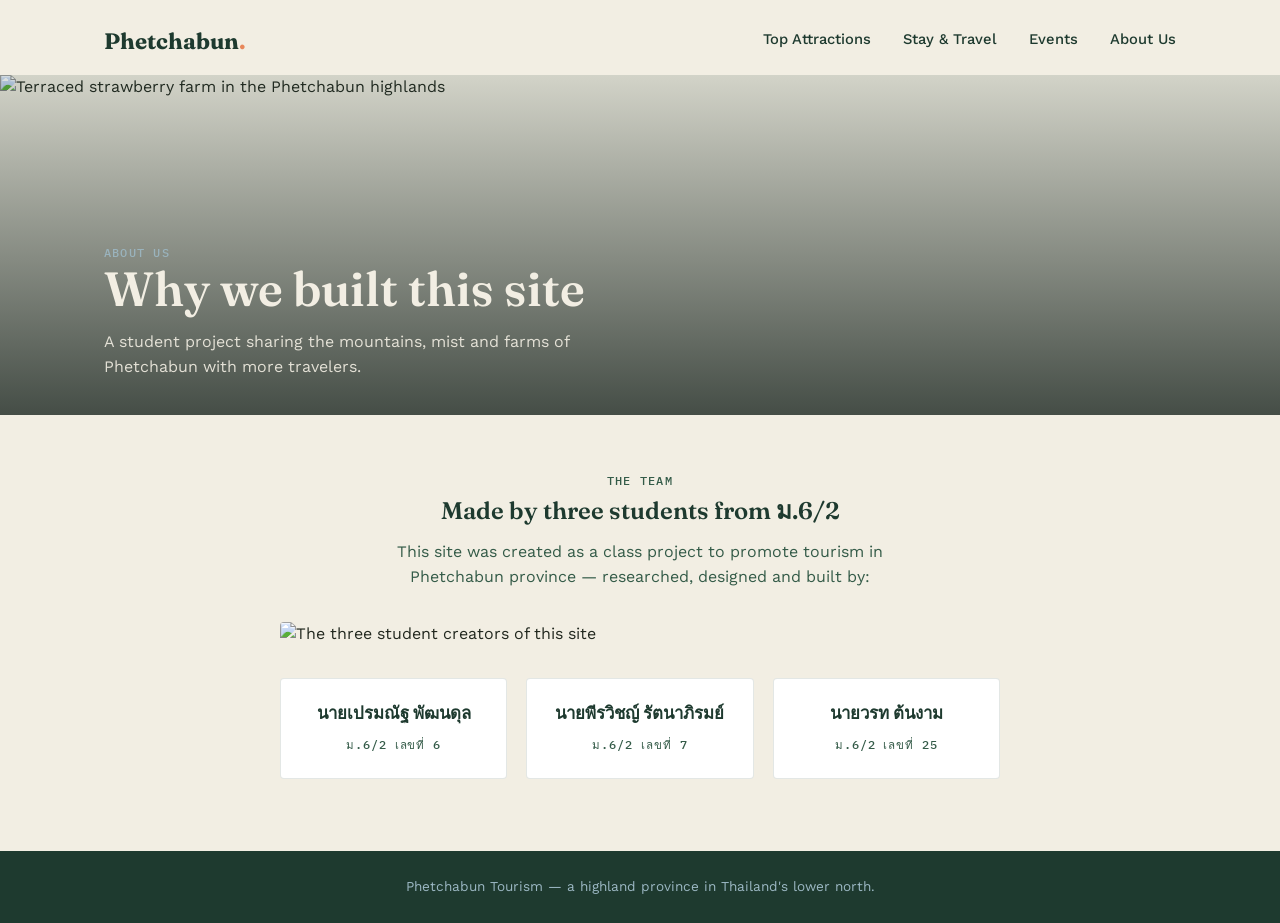
==== about.html @ dd0a87dd "Add files via upload" ====
<!DOCTYPE html>
<html lang="en">
<head>
<meta charset="UTF-8">
<meta name="viewport" content="width=device-width, initial-scale=1.0">
<title>About Us — Phetchabun</title>
<link rel="stylesheet" href="styles.css">
</head>
<body>

<header class="site-header">
  <a href="index.html" class="logo">Phetchabun<span class="logo-dot">.</span></a>
  <nav class="quick-links">
    <a href="attractions.html">Top Attractions</a>
    <a href="stay-travel.html">Stay &amp; Travel</a>
    <a href="events.html">Events</a>
    <a href="about.html" aria-current="page">About Us</a>
  </nav>
  <button class="nav-toggle" aria-label="Open menu" aria-expanded="false">
    <span></span><span></span><span></span>
  </button>
</header>

<main>

  <section class="page-hero">
    <img src="images/strawberry-farm.jpg" alt="Terraced strawberry farm in the Phetchabun highlands">
    <div class="page-hero-copy">
      <p class="eyebrow">About Us</p>
      <h1>Why we built this site</h1>
      <p>A student project sharing the mountains, mist and farms of Phetchabun with more travelers.</p>
    </div>
  </section>

  <section class="team-section">
    <p class="eyebrow" style="text-align:center">The team</p>
    <h2 style="text-align:center; max-width: 34ch; margin: 0 auto;">Made by three students from ม.6/2</h2>
    <p style="max-width: 56ch; margin: 1rem auto 0; text-align:center; color: var(--forest);">
      This site was created as a class project to promote tourism in
      Phetchabun province &mdash; researched, designed and built by:
    </p>

    <div class="team-photo">
      <img src="images/team-photo.jpg" alt="The three student creators of this site">
    </div>

    <div class="team-grid">
      <div class="team-card">
        <span class="name">นายเปรมณัฐ พัฒนดุล</span>
        <span class="mono">ม.6/2 เลขที่ 6</span>
      </div>
      <div class="team-card">
        <span class="name">นายพีรวิชญ์ รัตนาภิรมย์</span>
        <span class="mono">ม.6/2 เลขที่ 7</span>
      </div>
      <div class="team-card">
        <span class="name">นายวรท ต้นงาม</span>
        <span class="mono">ม.6/2 เลขที่ 25</span>
      </div>
    </div>
  </section>

</main>

<footer class="site-footer">
  <p>Phetchabun Tourism &mdash; a highland province in Thailand's lower north.</p>
</footer>

<script>
  const toggle = document.querySelector('.nav-toggle');
  const nav = document.querySelector('.quick-links');
  if (toggle && nav) {
    toggle.addEventListener('click', () => {
      const open = nav.classList.toggle('open');
      toggle.setAttribute('aria-expanded', open);
    });
  }
</script>

</body>
</html>
---- styles.css ----
@import url('https://fonts.googleapis.com/css2?family=Fraunces:opsz,wght@9..144,400;9..144,600;9..144,700&family=Work+Sans:wght@400;500;600&family=IBM+Plex+Mono:wght@500&display=swap');

:root {
  --forest-deep: #1E3A2F;
  --forest: #345B48;
  --forest-light: #4A7360;
  --mist-cream: #F2EEE3;
  --sunrise: #E8875A;
  --sunrise-deep: #C86A3E;
  --sky-mist: #9CB8C4;
  --gold: #C9A15C;
  --charcoal: #22281F;

  --font-display: 'Fraunces', serif;
  --font-body: 'Work Sans', sans-serif;
  --font-mono: 'IBM Plex Mono', monospace;

  --max-width: 1120px;
}

* { box-sizing: border-box; }

html { scroll-behavior: smooth; }

body {
  margin: 0;
  background: var(--mist-cream);
  color: var(--charcoal);
  font-family: var(--font-body);
  line-height: 1.55;
}

h1, h2, h3 {
  font-family: var(--font-display);
  font-weight: 600;
  line-height: 1.1;
  margin: 0 0 0.5em;
  color: var(--forest-deep);
}

p { margin: 0 0 1em; }

a { color: inherit; }

.mono {
  font-family: var(--font-mono);
  font-weight: 500;
  font-size: 0.72rem;
  letter-spacing: 0.08em;
  text-transform: uppercase;
  color: var(--sunrise-deep);
}

.eyebrow {
  font-family: var(--font-mono);
  font-weight: 500;
  font-size: 0.78rem;
  letter-spacing: 0.1em;
  text-transform: uppercase;
  color: var(--forest);
  margin: 0 0 0.6em;
}

/* ---------- header ---------- */

.site-header {
  display: flex;
  align-items: center;
  justify-content: space-between;
  max-width: var(--max-width);
  margin: 0 auto;
  padding: 1.5rem 1.5rem 1rem;
}

.logo {
  font-family: var(--font-display);
  font-weight: 700;
  font-size: 1.4rem;
  text-decoration: none;
  color: var(--forest-deep);
}

.logo-dot { color: var(--sunrise); }

.quick-links {
  display: flex;
  gap: 2rem;
}

.quick-links a {
  text-decoration: none;
  font-size: 0.92rem;
  font-weight: 500;
  color: var(--forest-deep);
  border-bottom: 2px solid transparent;
  padding-bottom: 2px;
  transition: border-color 0.2s ease;
}

.quick-links a:hover,
.quick-links a:focus-visible {
  border-color: var(--sunrise);
}

.nav-toggle {
  display: none;
  flex-direction: column;
  gap: 5px;
  background: none;
  border: none;
  cursor: pointer;
  padding: 0.4rem;
}

.nav-toggle span {
  width: 22px;
  height: 2px;
  background: var(--forest-deep);
}

/* ---------- hero ---------- */

.hero {
  max-width: var(--max-width);
  margin: 0 auto;
  padding: 1rem 1.5rem 3rem;
  display: grid;
  grid-template-columns: 1fr 1fr;
  gap: 2rem;
  align-items: center;
}

.hero h1 {
  font-size: clamp(2.4rem, 5vw, 3.6rem);
}

.hero-sub {
  max-width: 42ch;
  color: var(--forest);
  font-size: 1.05rem;
}

.hero-actions {
  display: flex;
  gap: 0.9rem;
  margin-top: 1.5rem;
}

.btn {
  display: inline-block;
  padding: 0.8rem 1.5rem;
  border-radius: 2px;
  text-decoration: none;
  font-weight: 600;
  font-size: 0.92rem;
  border: 1px solid var(--forest-deep);
  transition: transform 0.15s ease, background 0.15s ease;
}

.btn:hover { transform: translateY(-2px); }

.btn-primary {
  background: var(--forest-deep);
  color: var(--mist-cream);
}

.btn-primary:hover { background: var(--forest); }

.btn-ghost {
  background: transparent;
  color: var(--forest-deep);
}

.btn-ghost:hover { background: rgba(30, 58, 47, 0.08); }

.hero-scene {
  border-radius: 4px;
  overflow: hidden;
  aspect-ratio: 4 / 3;
}

.hero-scene img {
  width: 100%;
  height: 100%;
  object-fit: cover;
  display: block;
}

/* ---------- season banner ---------- */

.season-banner {
  background: var(--forest-deep);
  color: var(--mist-cream);
  text-align: center;
  padding: 0.9rem 1.5rem;
}

.season-banner p {
  margin: 0;
  font-size: 0.95rem;
}

.season-banner .mono {
  color: var(--sunrise);
  margin-right: 0.6em;
}

/* ---------- featured / carousel ---------- */

.featured {
  max-width: var(--max-width);
  margin: 0 auto;
  padding: 3.5rem 1.5rem 2.5rem;
}

.section-head h2 {
  font-size: clamp(1.8rem, 3.4vw, 2.4rem);
}

.carousel {
  position: relative;
  margin-top: 2rem;
}

.carousel-track {
  display: flex;
  gap: 1.4rem;
  overflow-x: auto;
  scroll-snap-type: x mandatory;
  list-style: none;
  margin: 0;
  padding: 0.3rem 0.3rem 1rem;
  scrollbar-width: none;
}

.carousel-track::-webkit-scrollbar { display: none; }

.card {
  scroll-snap-align: start;
  flex: 0 0 300px;
  background: #fff;
  border-radius: 4px;
  overflow: hidden;
  box-shadow: 0 2px 10px rgba(30, 58, 47, 0.08);
}

.card-art {
  width: 100%;
  height: 190px;
  object-fit: cover;
  display: block;
}

.card-body {
  padding: 1.3rem 1.4rem 1.6rem;
}

.card-tag { display: block; margin-bottom: 0.5em; }

.card h3 {
  font-size: 1.25rem;
  margin-bottom: 0.35em;
}

.card p {
  font-size: 0.92rem;
  color: var(--forest);
  margin-bottom: 0;
}

.carousel-controls {
  display: flex;
  gap: 0.7rem;
  justify-content: flex-end;
  margin-top: 0.6rem;
}

.carousel-btn {
  width: 40px;
  height: 40px;
  border-radius: 50%;
  border: 1px solid var(--forest-deep);
  background: transparent;
  color: var(--forest-deep);
  font-size: 1.1rem;
  cursor: pointer;
  transition: background 0.15s ease;
}

.carousel-btn:hover { background: rgba(30, 58, 47, 0.08); }

/* ---------- about ---------- */

.about {
  max-width: var(--max-width);
  margin: 0 auto;
  padding: 2.5rem 1.5rem 4.5rem;
  display: grid;
  grid-template-columns: 1.1fr 0.9fr;
  gap: 3rem;
  border-top: 1px solid rgba(30, 58, 47, 0.15);
}

.about h2 { font-size: clamp(1.6rem, 3vw, 2.1rem); }

.about-overview p { color: var(--forest); }

.fact-list {
  list-style: none;
  margin: 0;
  padding: 0;
}

.fact-list li {
  padding: 0.85rem 0;
  border-bottom: 1px solid rgba(30, 58, 47, 0.12);
  font-size: 0.95rem;
}

.fact-list li:last-child { border-bottom: none; }

.fact-list .mono {
  display: block;
  margin-bottom: 0.3em;
}

/* ---------- footer ---------- */

.site-footer {
  background: var(--forest-deep);
  color: var(--sky-mist);
  text-align: center;
  padding: 1.6rem 1.5rem;
  font-size: 0.85rem;
}

.site-footer p { margin: 0; }

.text-link {
  display: inline-block;
  margin-top: 1.6rem;
  font-weight: 600;
  font-size: 0.92rem;
  color: var(--forest-deep);
  text-decoration: none;
  border-bottom: 2px solid var(--sunrise);
  padding-bottom: 2px;
}

.text-link:hover { color: var(--sunrise-deep); }

/* ---------- page hero (attractions & other subpages) ---------- */

.page-hero {
  position: relative;
  height: 340px;
  display: flex;
  align-items: flex-end;
}

.page-hero img {
  position: absolute;
  inset: 0;
  width: 100%;
  height: 100%;
  object-fit: cover;
  z-index: 0;
}

.page-hero::after {
  content: "";
  position: absolute;
  inset: 0;
  background: linear-gradient(180deg, rgba(30,58,47,0.15) 0%, rgba(20,32,26,0.78) 100%);
  z-index: 1;
}

.page-hero-copy {
  position: relative;
  z-index: 2;
  max-width: var(--max-width);
  margin: 0 auto;
  width: 100%;
  padding: 0 1.5rem 2.2rem;
  color: var(--mist-cream);
}

.page-hero-copy .eyebrow { color: var(--sky-mist); }

.page-hero-copy h1 {
  color: var(--mist-cream);
  font-size: clamp(2rem, 4.5vw, 3rem);
  margin-bottom: 0.3em;
}

.page-hero-copy p {
  max-width: 52ch;
  margin: 0;
  color: var(--mist-cream);
  opacity: 0.9;
}

/* ---------- feature rows ---------- */

.feature-group {
  max-width: var(--max-width);
  margin: 0 auto;
  padding: 3.5rem 1.5rem 1rem;
}

.feature-group > .eyebrow {
  text-align: center;
  margin-bottom: 0.4em;
}

.feature-group > h2 {
  text-align: center;
  font-size: clamp(1.7rem, 3.2vw, 2.2rem);
  max-width: 34ch;
  margin: 0 auto 2.5rem;
}

.feature-row {
  display: grid;
  grid-template-columns: 1.1fr 1fr;
  gap: 2.5rem;
  align-items: center;
  padding: 2.5rem 0;
  border-top: 1px solid rgba(30, 58, 47, 0.12);
}

.feature-row:first-of-type { border-top: none; }

.feature-row.reverse .feature-media { order: 2; }
.feature-row.reverse .feature-text { order: 1; }

.feature-media img {
  width: 100%;
  aspect-ratio: 4 / 3;
  object-fit: cover;
  border-radius: 4px;
  display: block;
}

.feature-text h3 {
  font-size: 1.6rem;
}

.feature-text p {
  color: var(--forest);
}

.tag-row {
  display: flex;
  flex-wrap: wrap;
  gap: 0.5rem;
  margin: 1rem 0 1.2rem;
}

.tag-pill {
  font-family: var(--font-mono);
  font-size: 0.7rem;
  letter-spacing: 0.05em;
  text-transform: uppercase;
  color: var(--forest-deep);
  background: rgba(52, 91, 72, 0.1);
  border: 1px solid rgba(52, 91, 72, 0.25);
  border-radius: 20px;
  padding: 0.3rem 0.75rem;
}

/* ---------- food & local products ---------- */

.food-section {
  max-width: var(--max-width);
  margin: 3rem auto 0;
  padding: 0 1.5rem;
}

.food-band {
  background: var(--mist-cream);
  border: 1px solid rgba(30, 58, 47, 0.12);
  border-radius: 4px;
  display: grid;
  grid-template-columns: 1fr 1.3fr;
  overflow: hidden;
}

.food-band img {
  width: 100%;
  height: 100%;
  min-height: 260px;
  object-fit: cover;
  display: block;
}

.food-band-text {
  padding: 2.2rem 2.4rem;
}

.food-band-text h3 { font-size: 1.5rem; }
.food-band-text p { color: var(--forest); }

/* ---------- recommended markets/restaurants ---------- */

.market-section {
  max-width: var(--max-width);
  margin: 0 auto;
  padding: 3.5rem 1.5rem 4.5rem;
}

.market-grid {
  display: grid;
  grid-template-columns: repeat(auto-fit, minmax(230px, 1fr));
  gap: 1.3rem;
  margin-top: 2rem;
}

.market-card {
  background: #fff;
  border: 1px solid rgba(30, 58, 47, 0.12);
  border-radius: 4px;
  padding: 1.5rem 1.4rem;
}

.market-card .mono { color: var(--forest); }

.market-card h4 {
  font-family: var(--font-display);
  font-size: 1.1rem;
  margin: 0.5em 0 0.4em;
  color: var(--forest-deep);
}

.market-card p {
  font-size: 0.9rem;
  color: var(--forest);
  margin: 0;
}

/* ---------- interests grid (events page) ---------- */

.interest-section {
  max-width: var(--max-width);
  margin: 0 auto;
  padding: 3.5rem 1.5rem 1rem;
}

.interest-grid {
  display: grid;
  grid-template-columns: repeat(auto-fit, minmax(220px, 1fr));
  gap: 1.3rem;
  margin-top: 2rem;
}

.interest-card {
  background: #fff;
  border: 1px solid rgba(30, 58, 47, 0.12);
  border-radius: 4px;
  padding: 1.6rem 1.5rem;
  border-top: 3px solid var(--sunrise);
}

.interest-card h3 {
  font-size: 1.15rem;
  margin-bottom: 0.4em;
}

.interest-card p {
  font-size: 0.9rem;
  color: var(--forest);
  margin: 0;
}

/* ---------- itineraries ---------- */

.itinerary-section {
  max-width: var(--max-width);
  margin: 0 auto;
  padding: 3rem 1.5rem 1rem;
}

.itinerary-grid {
  display: grid;
  grid-template-columns: repeat(auto-fit, minmax(260px, 1fr));
  gap: 1.4rem;
  margin-top: 2rem;
}

.itinerary-card {
  background: var(--forest-deep);
  color: var(--mist-cream);
  border-radius: 4px;
  padding: 1.8rem 1.6rem;
}

.itinerary-length {
  font-family: var(--font-mono);
  font-size: 0.75rem;
  letter-spacing: 0.08em;
  text-transform: uppercase;
  color: var(--sunrise);
  display: block;
  margin-bottom: 0.6em;
}

.itinerary-card h3 {
  color: var(--mist-cream);
  font-size: 1.3rem;
  margin-bottom: 0.8em;
}

.itinerary-steps {
  list-style: none;
  margin: 0;
  padding: 0;
}

.itinerary-steps li {
  font-size: 0.88rem;
  padding: 0.5rem 0;
  border-top: 1px solid rgba(242, 238, 227, 0.15);
  color: var(--sky-mist);
}

.itinerary-steps li:first-child { border-top: none; }

/* ---------- seasonal calendar ---------- */

.calendar-section {
  max-width: var(--max-width);
  margin: 0 auto;
  padding: 3rem 1.5rem 4.5rem;
}

.season-list {
  list-style: none;
  margin: 2rem 0 0;
  padding: 0;
  display: grid;
  gap: 1px;
  background: rgba(30, 58, 47, 0.12);
  border: 1px solid rgba(30, 58, 47, 0.12);
  border-radius: 4px;
  overflow: hidden;
}

.season-list li {
  background: #fff;
  display: grid;
  grid-template-columns: 160px 1fr;
  gap: 1.2rem;
  padding: 1.1rem 1.4rem;
  align-items: baseline;
}

.season-list .mono {
  color: var(--forest-deep);
}

.season-list p {
  margin: 0;
  font-size: 0.92rem;
  color: var(--forest);
}

@media (max-width: 600px) {
  .season-list li { grid-template-columns: 1fr; gap: 0.3rem; }
}

/* ---------- map embed ---------- */

.map-embed {
  border: 1px solid rgba(30, 58, 47, 0.12);
  border-radius: 4px;
  overflow: hidden;
}

.map-embed iframe {
  width: 100%;
  height: 340px;
  display: block;
  border: 0;
}

/* ---------- about us / team ---------- */

.team-section {
  max-width: var(--max-width);
  margin: 0 auto;
  padding: 3.5rem 1.5rem 4.5rem;
}

.team-photo {
  width: 100%;
  max-width: 720px;
  margin: 2rem auto 0;
  border-radius: 4px;
  overflow: hidden;
}

.team-photo img {
  width: 100%;
  display: block;
}

.team-grid {
  display: grid;
  grid-template-columns: repeat(auto-fit, minmax(220px, 1fr));
  gap: 1.2rem;
  max-width: 720px;
  margin: 2rem auto 0;
}

.team-card {
  background: #fff;
  border: 1px solid rgba(30, 58, 47, 0.12);
  border-radius: 4px;
  padding: 1.3rem 1.4rem;
  text-align: center;
}

.team-card .name {
  font-family: var(--font-display);
  font-weight: 600;
  font-size: 1.05rem;
  color: var(--forest-deep);
  display: block;
  margin-bottom: 0.35em;
}

.team-card .mono {
  color: var(--forest);
}

@media (max-width: 780px) {
  .feature-row { grid-template-columns: 1fr; }
  .feature-row.reverse .feature-media { order: 1; }
  .feature-row.reverse .feature-text { order: 2; }
  .food-band { grid-template-columns: 1fr; }
}

@media (max-width: 860px) {
  .hero { grid-template-columns: 1fr; }
  .about { grid-template-columns: 1fr; }
  .quick-links {
    display: none;
    position: absolute;
    top: 100%;
    left: 0;
    right: 0;
    background: var(--mist-cream);
    flex-direction: column;
    gap: 0;
    padding: 0.5rem 1.5rem 1rem;
    box-shadow: 0 4px 10px rgba(0,0,0,0.08);
  }
  .quick-links.open { display: flex; }
  .quick-links a { padding: 0.6rem 0; }
  .nav-toggle { display: flex; }
  .site-header { position: relative; }
}

:focus-visible {
  outline: 2px solid var(--sunrise);
  outline-offset: 2px;
}
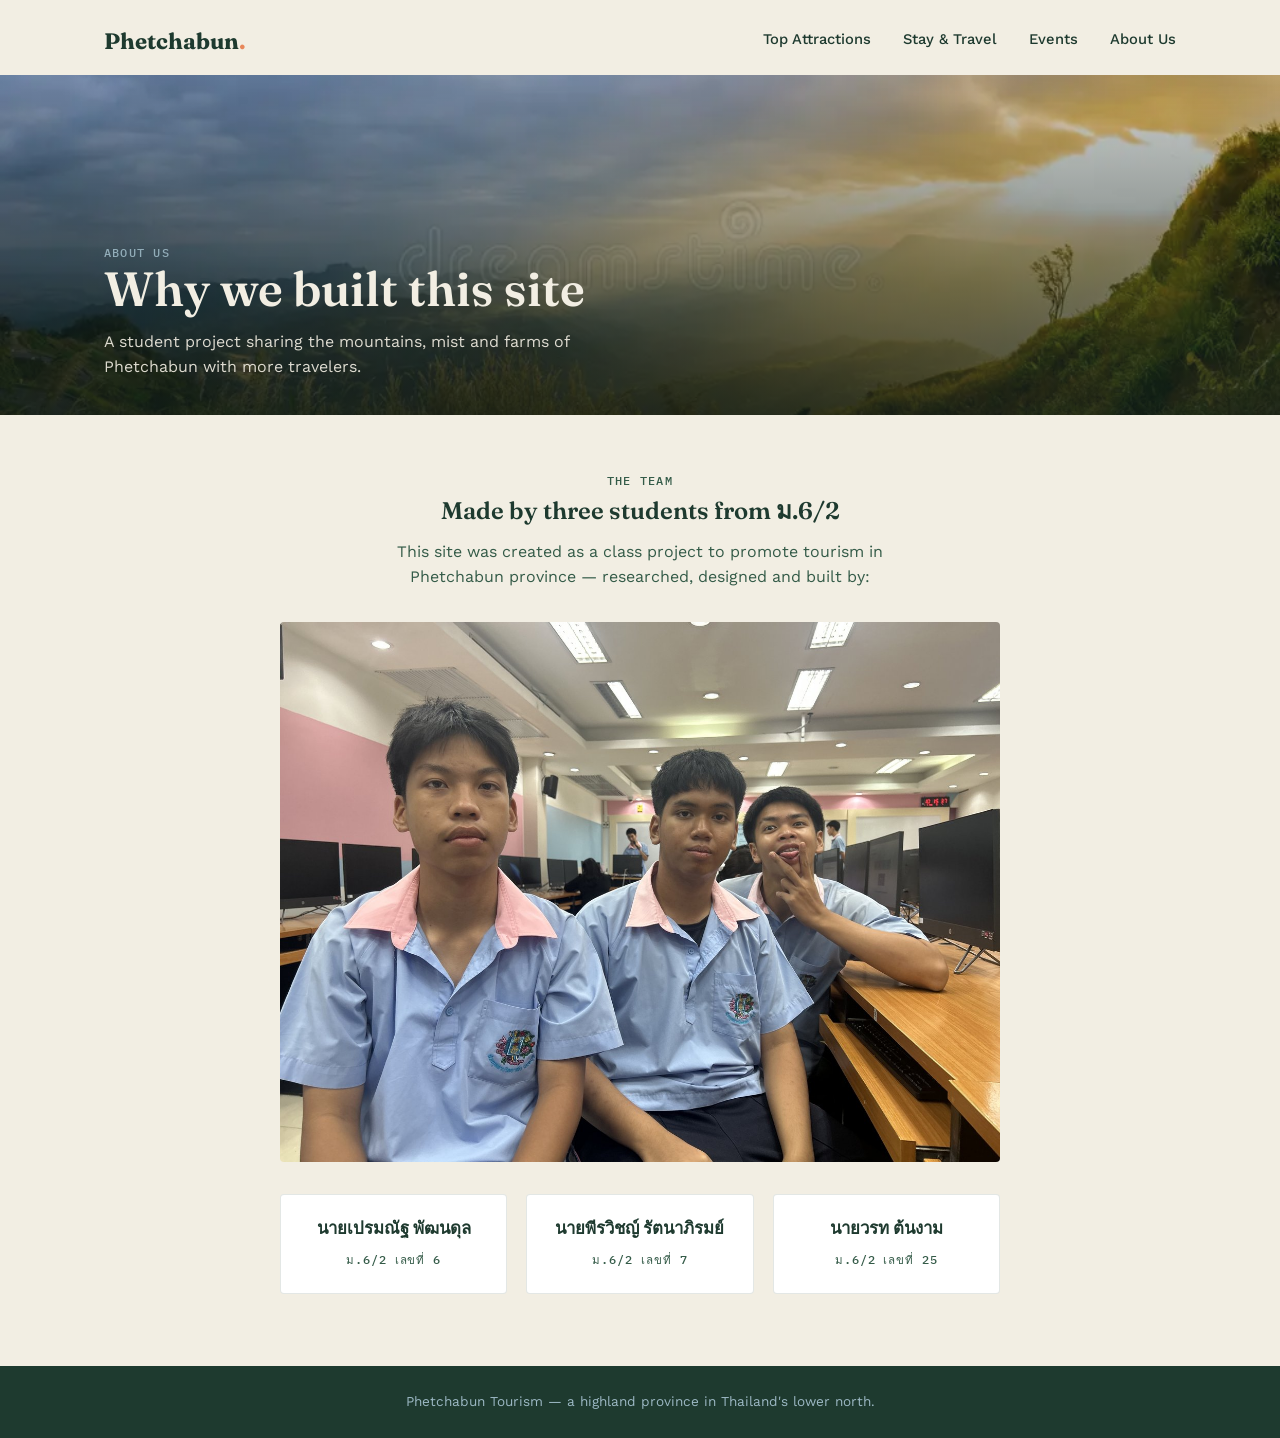
==== commit b02aa3a4: "Update about.html" ====
--- a/about.html
+++ b/about.html
@@ -24,7 +24,7 @@
 <main>
 
   <section class="page-hero">
-    <img src="images/strawberry-farm.jpg" alt="Terraced strawberry farm in the Phetchabun highlands">
+    <img src="images/panorama-landscape-view-mountain-sunset-phu-tubberk-popular-tourist-attractions-phetchabun-province-thailand-108767192.webp" alt="Terraced strawberry farm in the Phetchabun highlands">
     <div class="page-hero-copy">
       <p class="eyebrow">About Us</p>
       <h1>Why we built this site</h1>
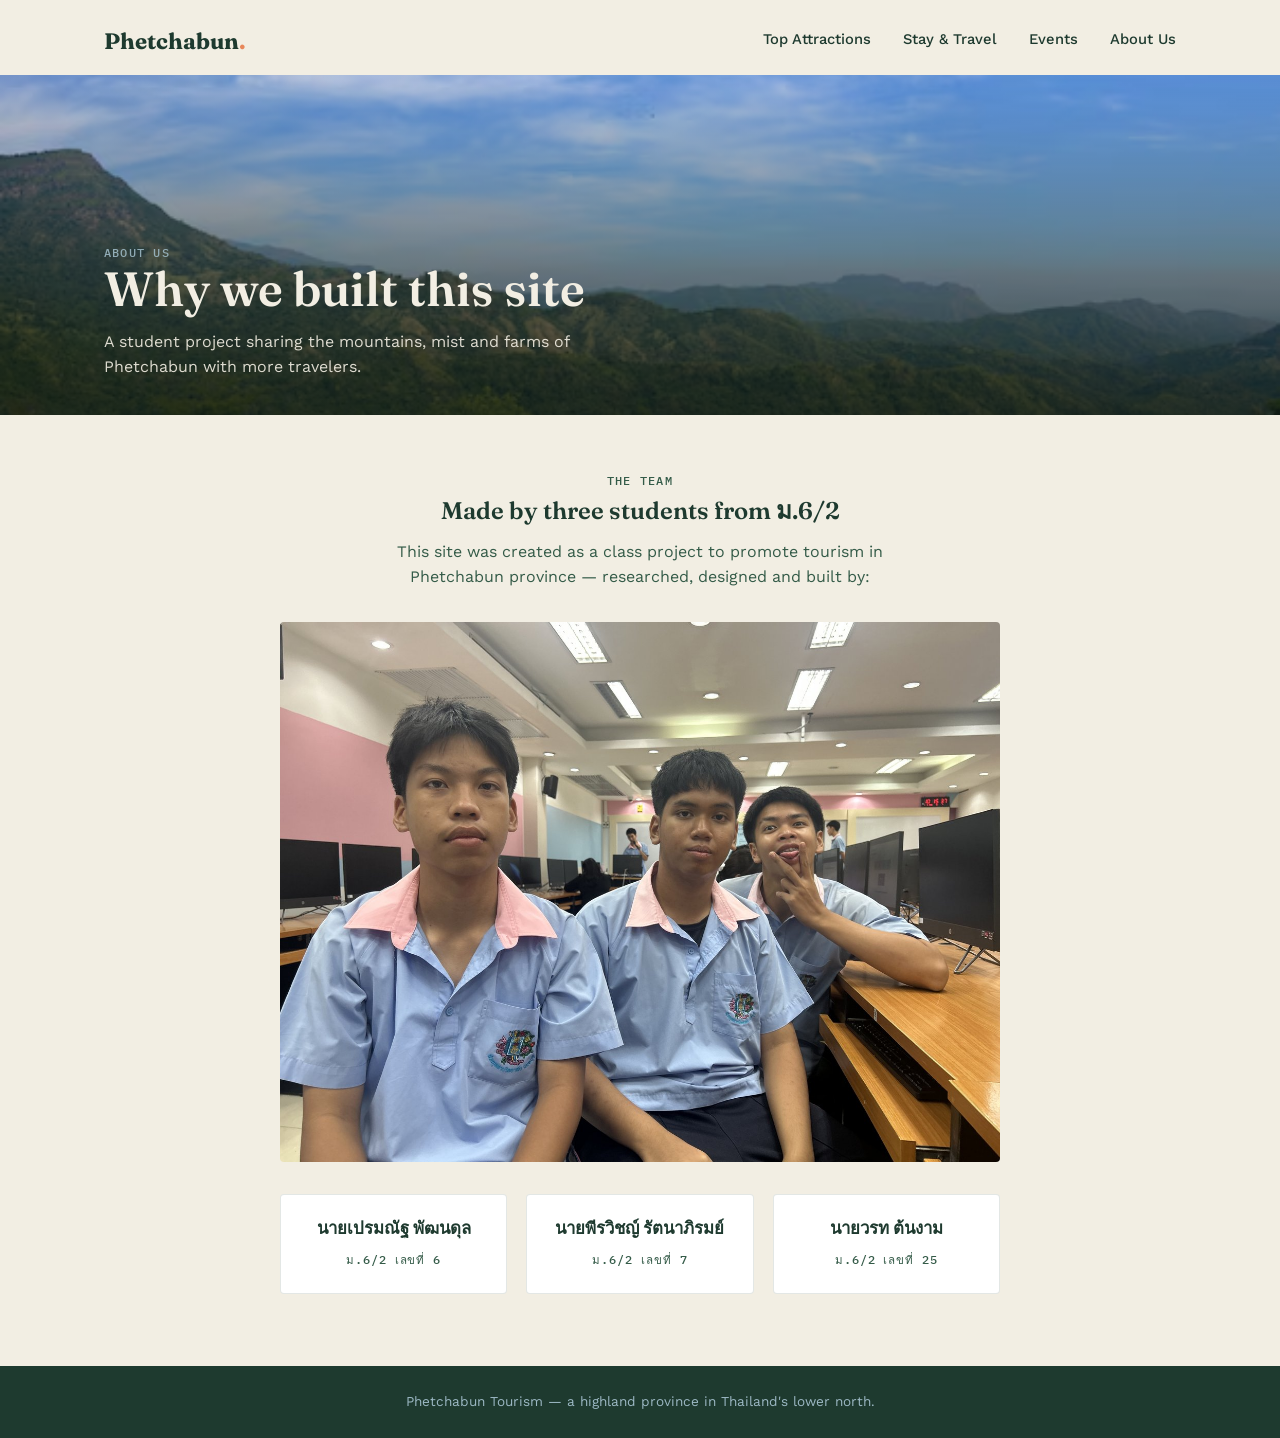
==== commit 0e12437e: "Update about.html" ====
--- a/about.html
+++ b/about.html
@@ -24,7 +24,7 @@
 <main>
 
   <section class="page-hero">
-    <img src="images/panorama-landscape-view-mountain-sunset-phu-tubberk-popular-tourist-attractions-phetchabun-province-thailand-108767192.webp" alt="Terraced strawberry farm in the Phetchabun highlands">
+    <img src="images/panorama-view-khao-kho-mountain-near-wat-pha-sorn-kaew-khao-kor-phetchabun-northcentral-thailand_258052-7249.avif" alt="Terraced strawberry farm in the Phetchabun highlands">
     <div class="page-hero-copy">
       <p class="eyebrow">About Us</p>
       <h1>Why we built this site</h1>
